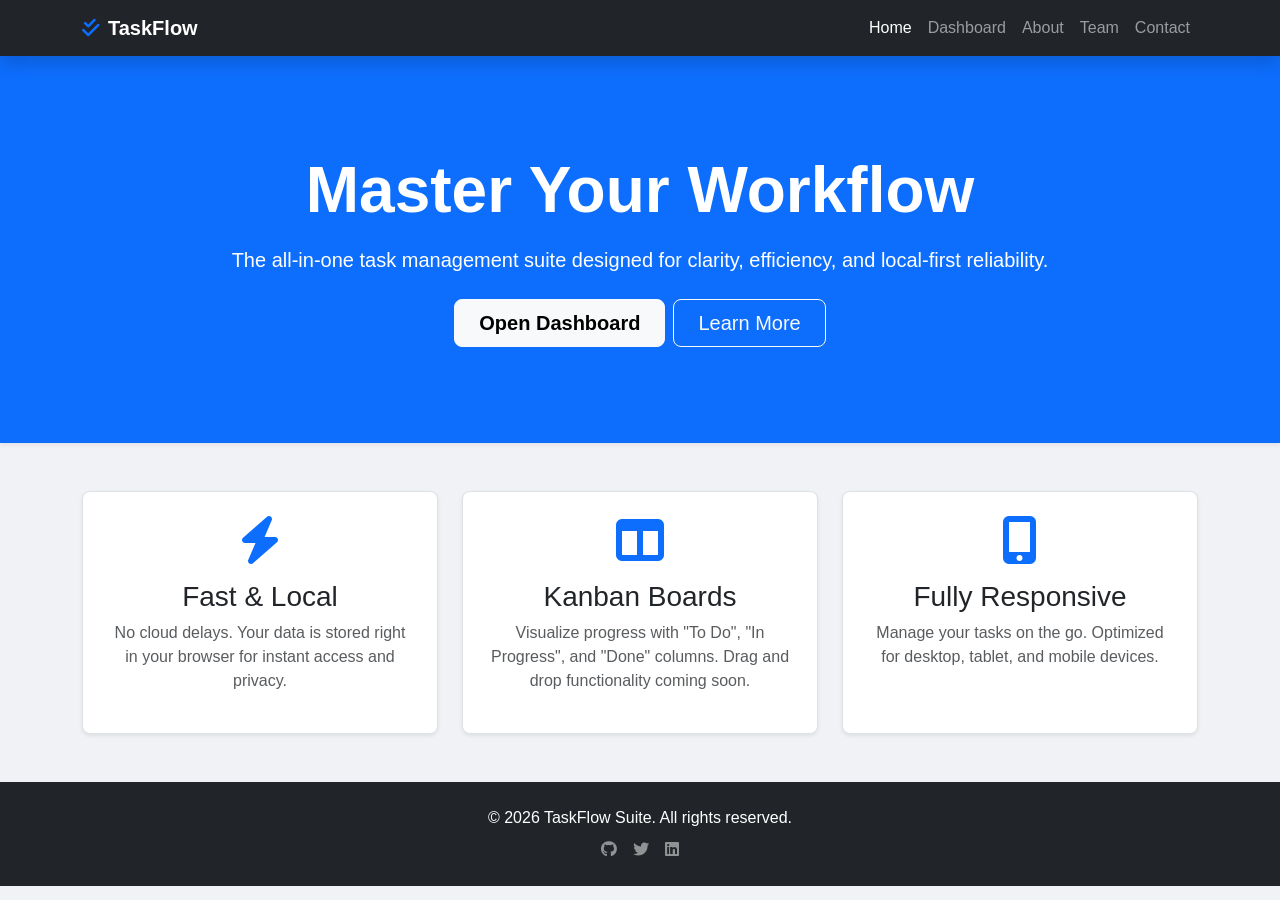
==== index.html @ d7a1dc45 "Implement shared Navbar & Footer components and restructure site" ====
<!DOCTYPE html>
<html lang="en">
<head>
    <meta charset="UTF-8">
    <meta name="viewport" content="width=device-width, initial-scale=1.0">
    <title>TaskFlow Suite - Streamline Your Productivity</title>
    <!-- Bootstrap 5 CSS -->
    <link href="https://cdn.jsdelivr.net/npm/bootstrap@5.3.0/dist/css/bootstrap.min.css" rel="stylesheet">
    <!-- Font Awesome for Icons -->
    <link rel="stylesheet" href="https://cdnjs.cloudflare.com/ajax/libs/font-awesome/6.4.0/css/all.min.css">
    <!-- Custom CSS -->
    <link rel="stylesheet" href="assets/css/style.css">
</head>
<body>
    <!-- Navigation Bar -->
    <nav class="navbar navbar-expand-lg navbar-dark bg-dark sticky-top shadow">
        <div class="container">
            <a class="navbar-brand fw-bold" href="index.html">
                <i class="fas fa-check-double me-2 text-primary"></i>TaskFlow
            </a>
            <button class="navbar-toggler" type="button" data-bs-toggle="collapse" data-bs-target="#navbarNav">
                <span class="navbar-toggler-icon"></span>
            </button>
            <div class="collapse navbar-collapse" id="navbarNav">
                <ul class="navbar-nav ms-auto">
                    <li class="nav-item"><a class="nav-link active" href="index.html">Home</a></li>
                    <li class="nav-item"><a class="nav-link" href="dashboard.html">Dashboard</a></li>
                    <li class="nav-item"><a class="nav-link" href="about.html">About</a></li>
                    <li class="nav-item"><a class="nav-link" href="team.html">Team</a></li>
                    <li class="nav-item"><a class="nav-link" href="contact.html">Contact</a></li>
                </ul>
            </div>
        </div>
    </nav>

    <!-- Hero Section -->
    <header class="bg-primary text-white py-5 text-center shadow-sm">
        <div class="container py-5">
            <h1 class="display-3 fw-bold mb-3">Master Your Workflow</h1>
            <p class="lead mb-4">The all-in-one task management suite designed for clarity, efficiency, and local-first reliability.</p>
            <div class="d-grid gap-2 d-sm-flex justify-content-sm-center">
                <a href="dashboard.html" class="btn btn-light btn-lg px-4 gap-3 fw-bold">Open Dashboard</a>
                <a href="about.html" class="btn btn-outline-light btn-lg px-4">Learn More</a>
            </div>
        </div>
    </header>

    <!-- Features Section -->
    <section class="py-5">
        <div class="container">
            <div class="row g-4 text-center">
                <div class="col-md-4">
                    <div class="p-4 border rounded-3 bg-white shadow-sm h-100">
                        <i class="fas fa-bolt fa-3x text-primary mb-3"></i>
                        <h3>Fast & Local</h3>
                        <p class="text-muted">No cloud delays. Your data is stored right in your browser for instant access and privacy.</p>
                    </div>
                </div>
                <div class="col-md-4">
                    <div class="p-4 border rounded-3 bg-white shadow-sm h-100">
                        <i class="fas fa-columns fa-3x text-primary mb-3"></i>
                        <h3>Kanban Boards</h3>
                        <p class="text-muted">Visualize progress with "To Do", "In Progress", and "Done" columns. Drag and drop functionality coming soon.</p>
                    </div>
                </div>
                <div class="col-md-4">
                    <div class="p-4 border rounded-3 bg-white shadow-sm h-100">
                        <i class="fas fa-mobile-alt fa-3x text-primary mb-3"></i>
                        <h3>Fully Responsive</h3>
                        <p class="text-muted">Manage your tasks on the go. Optimized for desktop, tablet, and mobile devices.</p>
                    </div>
                </div>
            </div>
        </div>
    </section>

    <!-- Footer -->
    <footer class="bg-dark text-white py-4 mt-auto">
        <div class="container text-center">
            <p class="mb-2">&copy; 2026 TaskFlow Suite. All rights reserved.</p>
            <div class="d-flex justify-content-center gap-3">
                <a href="#" class="text-white-50"><i class="fab fa-github"></i></a>
                <a href="#" class="text-white-50"><i class="fab fa-twitter"></i></a>
                <a href="#" class="text-white-50"><i class="fab fa-linkedin"></i></a>
            </div>
        </div>
    </footer>

    <!-- Bootstrap 5 Bundle with Popper -->
    <script src="https://cdn.jsdelivr.net/npm/bootstrap@5.3.0/dist/js/bootstrap.bundle.min.js"></script>
</body>
</html>
---- assets/css/style.css ----
/* Custom styles for the Task Management Dashboard */

:root {
    --todo-color: #6c757d;
    --inprogress-color: #0d6efd;
    --done-color: #198754;
}

body {
    background-color: #f0f2f5;
    font-family: 'Segoe UI', Tahoma, Geneva, Verdana, sans-serif;
}

.task-column {
    transition: all 0.3s ease;
    border: 2px dashed transparent;
}

.task-card {
    transition: transform 0.2s ease, box-shadow 0.2s ease;
    cursor: grab;
}

.task-card:hover {
    transform: translateY(-2px);
    box-shadow: 0 4px 8px rgba(0,0,0,0.1);
}

.priority-high { border-left: 5px solid #dc3545; }
.priority-medium { border-left: 5px solid #ffc107; }
.priority-low { border-left: 5px solid #0dcaf0; }
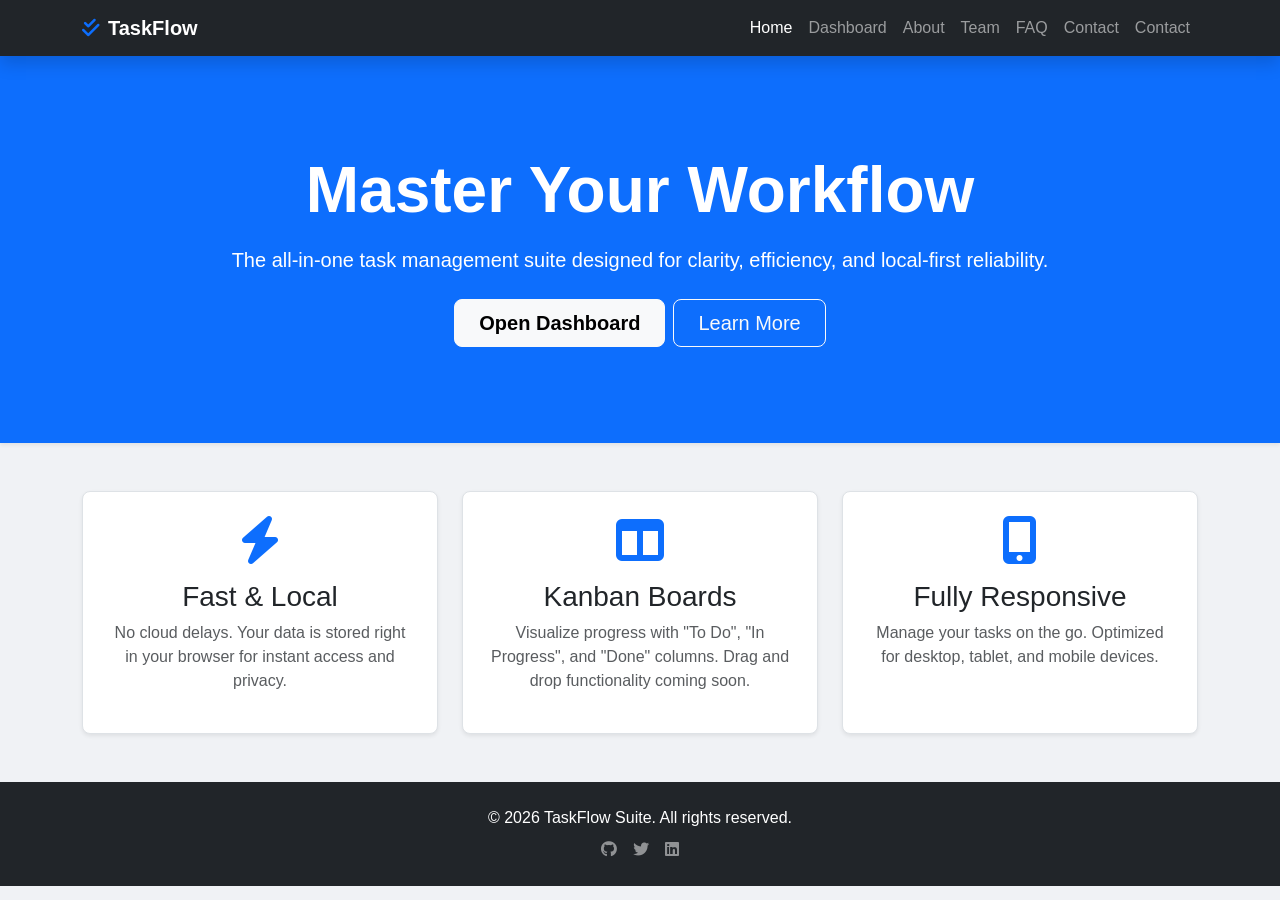
==== commit 5f8c7ee6: "Finalize Milestone 1: Synchronize navbar and refine inter-page linking" ====
--- a/index.html
+++ b/index.html
@@ -27,6 +27,8 @@
                     <li class="nav-item"><a class="nav-link" href="dashboard.html">Dashboard</a></li>
                     <li class="nav-item"><a class="nav-link" href="about.html">About</a></li>
                     <li class="nav-item"><a class="nav-link" href="team.html">Team</a></li>
+                    <li class="nav-item"><a class="nav-link" href="faq.html">FAQ</a></li>
+                    <li class="nav-item"><a class="nav-link" href="contact.html">Contact</a></li>
                     <li class="nav-item"><a class="nav-link" href="contact.html">Contact</a></li>
                 </ul>
             </div>
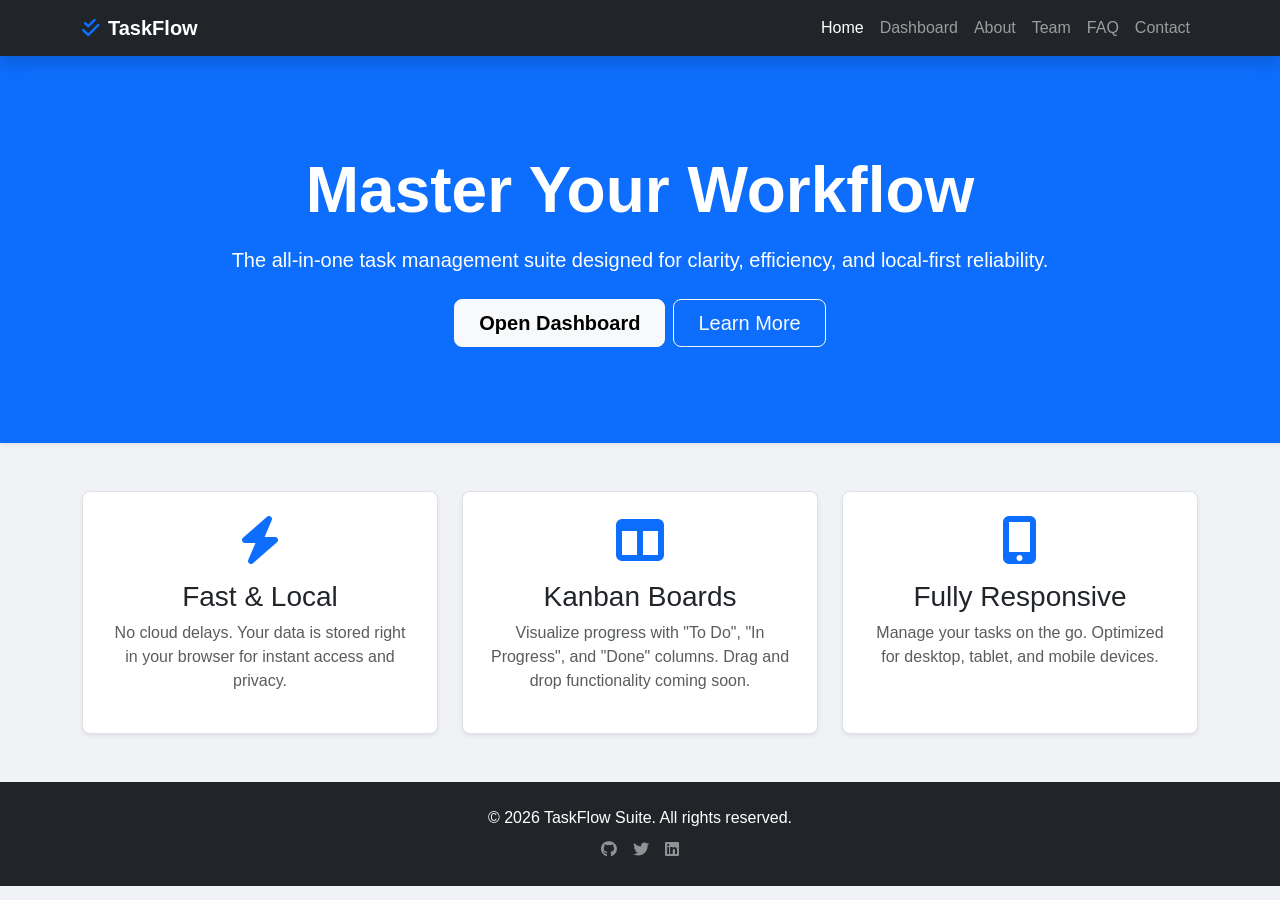
==== commit c114f9a2: "Create Task Archive page" ====
--- a/index.html
+++ b/index.html
@@ -28,7 +28,6 @@
                     <li class="nav-item"><a class="nav-link" href="about.html">About</a></li>
                     <li class="nav-item"><a class="nav-link" href="team.html">Team</a></li>
                     <li class="nav-item"><a class="nav-link" href="faq.html">FAQ</a></li>
-                    <li class="nav-item"><a class="nav-link" href="contact.html">Contact</a></li>
                     <li class="nav-item"><a class="nav-link" href="contact.html">Contact</a></li>
                 </ul>
             </div>
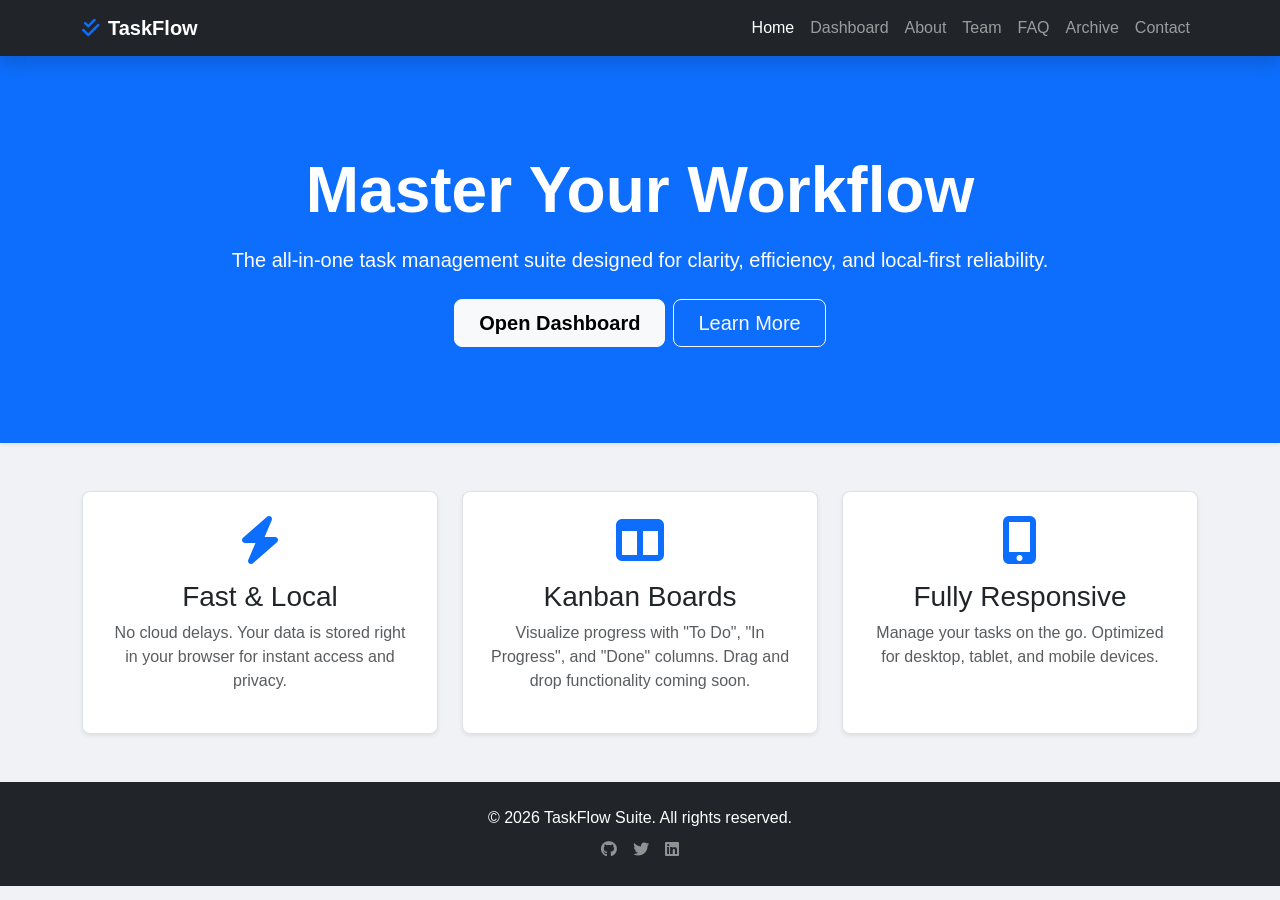
==== commit f880e15a: "Synchronize navbar navigation bars to include Archive page link" ====
--- a/index.html
+++ b/index.html
@@ -28,6 +28,7 @@
                     <li class="nav-item"><a class="nav-link" href="about.html">About</a></li>
                     <li class="nav-item"><a class="nav-link" href="team.html">Team</a></li>
                     <li class="nav-item"><a class="nav-link" href="faq.html">FAQ</a></li>
+                    <li class="nav-item"><a class="nav-link" href="archive.html">Archive</a></li>
                     <li class="nav-item"><a class="nav-link" href="contact.html">Contact</a></li>
                 </ul>
             </div>
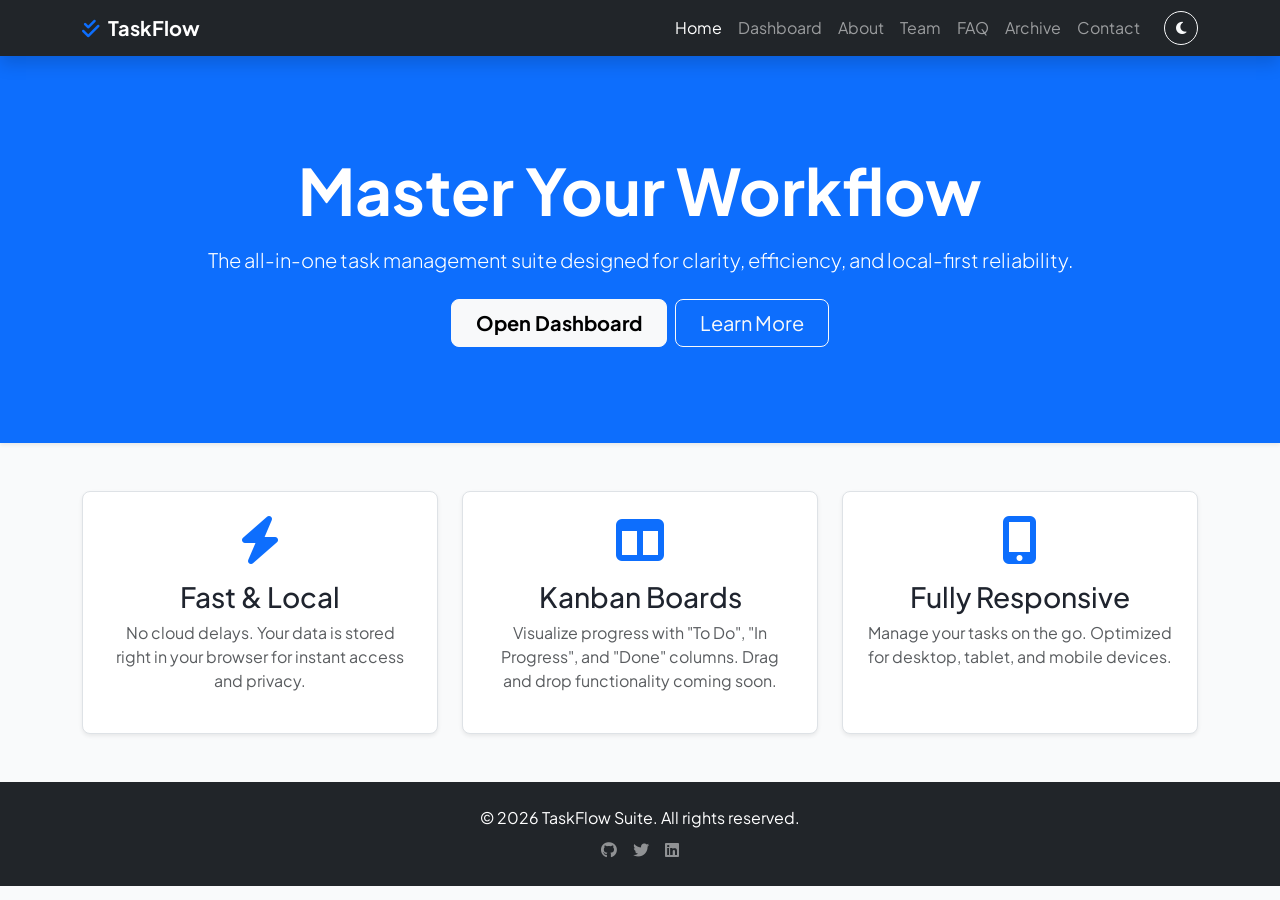
==== commit 736969d2: "feat(home): style homepage and add theme toggle" ====
--- a/index.html
+++ b/index.html
@@ -3,7 +3,10 @@
 <head>
     <meta charset="UTF-8">
     <meta name="viewport" content="width=device-width, initial-scale=1.0">
+    <meta name="description" content="TaskFlow Suite - A premium, local-first task management application built with HTML5, CSS3, JavaScript, and Bootstrap 5.">
     <title>TaskFlow Suite - Streamline Your Productivity</title>
+    <!-- Theme Switcher Script (Loads first to prevent white flash) -->
+    <script src="assets/js/theme.js"></script>
     <!-- Bootstrap 5 CSS -->
     <link href="https://cdn.jsdelivr.net/npm/bootstrap@5.3.0/dist/css/bootstrap.min.css" rel="stylesheet">
     <!-- Font Awesome for Icons -->
@@ -22,7 +25,7 @@
                 <span class="navbar-toggler-icon"></span>
             </button>
             <div class="collapse navbar-collapse" id="navbarNav">
-                <ul class="navbar-nav ms-auto">
+                <ul class="navbar-nav ms-auto align-items-center">
                     <li class="nav-item"><a class="nav-link active" href="index.html">Home</a></li>
                     <li class="nav-item"><a class="nav-link" href="dashboard.html">Dashboard</a></li>
                     <li class="nav-item"><a class="nav-link" href="about.html">About</a></li>
@@ -30,6 +33,11 @@
                     <li class="nav-item"><a class="nav-link" href="faq.html">FAQ</a></li>
                     <li class="nav-item"><a class="nav-link" href="archive.html">Archive</a></li>
                     <li class="nav-item"><a class="nav-link" href="contact.html">Contact</a></li>
+                    <li class="nav-item ms-lg-3">
+                        <button class="btn btn-outline-light btn-sm rounded-circle p-0 d-flex align-items-center justify-content-center" id="themeToggle" aria-label="Toggle Dark Mode" style="width: 34px; height: 34px;">
+                            <i class="fas fa-moon"></i>
+                        </button>
+                    </li>
                 </ul>
             </div>
         </div>
@@ -90,5 +98,7 @@
 
     <!-- Bootstrap 5 Bundle with Popper -->
     <script src="https://cdn.jsdelivr.net/npm/bootstrap@5.3.0/dist/js/bootstrap.bundle.min.js"></script>
+    <!-- Custom JS -->
+    <script src="assets/js/app.js"></script>
 </body>
 </html>
--- a/assets/css/style.css
+++ b/assets/css/style.css
@@ -1,31 +1,121 @@
-/* Custom styles for the Task Management Dashboard */
+@import url('https://fonts.googleapis.com/css2?family=Plus+Jakarta+Sans:wght@300;400;500;600;700;800&display=swap');
 
+/* Unified Color Palette & Variables */
 :root {
-    --todo-color: #6c757d;
-    --inprogress-color: #0d6efd;
-    --done-color: #198754;
+    --font-primary: 'Plus Jakarta Sans', sans-serif;
+    
+    /* Light Theme (Default) */
+    --bg-primary: hsl(210, 20%, 98%);
+    --bg-card: hsl(0, 0%, 100%);
+    --bg-navbar: hsl(220, 30%, 10%);
+    --text-primary: hsl(220, 20%, 15%);
+    --text-secondary: hsl(220, 10%, 45%);
+    --border-color: hsl(220, 15%, 90%);
+    
+    /* Brand Colors */
+    --color-primary: hsl(250, 85%, 55%);
+    --color-primary-rgb: 99, 102, 241;
+    --color-primary-hover: hsl(250, 85%, 45%);
+    --color-success: hsl(142, 70%, 45%);
+    --color-danger: hsl(0, 84%, 60%);
+    --color-warning: hsl(38, 92%, 50%);
+    --color-info: hsl(195, 85%, 60%);
+    
+    /* Kanban Custom Colors (Light Mode) */
+    --bg-todo-col: hsl(210, 16%, 93%);
+    --bg-inprogress-col: hsl(210, 40%, 95%);
+    --bg-done-col: hsl(140, 30%, 95%);
+    
+    /* Transitions & Shadows */
+    --transition-smooth: all 0.3s cubic-bezier(0.4, 0, 0.2, 1);
+    --shadow-sm: 0 2px 4px rgba(0, 0, 0, 0.04);
+    --shadow-md: 0 4px 12px rgba(0, 0, 0, 0.05);
+    --shadow-lg: 0 10px 25px rgba(0, 0, 0, 0.08);
 }
 
-body {
-    background-color: #f0f2f5;
-    font-family: 'Segoe UI', Tahoma, Geneva, Verdana, sans-serif;
+/* Dark Theme Variables */
+[data-theme="dark"] {
+    --bg-primary: hsl(222, 25%, 10%);
+    --bg-card: hsl(222, 20%, 15%);
+    --bg-navbar: hsl(222, 30%, 8%);
+    --text-primary: hsl(210, 20%, 98%);
+    --text-secondary: hsl(218, 11%, 65%);
+    --border-color: hsl(222, 15%, 22%);
+    
+    /* Vibrant Brand Colors for Dark Mode */
+    --color-primary: hsl(250, 90%, 65%);
+    --color-primary-hover: hsl(250, 90%, 75%);
+    --color-success: hsl(142, 75%, 55%);
+    --color-danger: hsl(0, 90%, 65%);
+    --color-warning: hsl(38, 95%, 55%);
+    --color-info: hsl(195, 90%, 65%);
+    
+    /* Kanban Custom Colors (Dark Mode) */
+    --bg-todo-col: hsl(222, 15%, 13%);
+    --bg-inprogress-col: hsl(222, 20%, 14%);
+    --bg-done-col: hsl(140, 15%, 12%);
+    
+    --shadow-sm: 0 2px 4px rgba(0, 0, 0, 0.2);
+    --shadow-md: 0 4px 12px rgba(0, 0, 0, 0.3);
+    --shadow-lg: 0 10px 25px rgba(0, 0, 0, 0.4);
 }
 
-.task-column {
-    transition: all 0.3s ease;
-    border: 2px dashed transparent;
+/* Base Body Styles */
+body {
+    background-color: var(--bg-primary);
+    color: var(--text-primary);
+    font-family: var(--font-primary);
+    transition: var(--transition-smooth);
+    min-height: 100vh;
 }
 
-.task-card {
-    transition: transform 0.2s ease, box-shadow 0.2s ease;
-    cursor: grab;
+/* Custom Scrollbars */
+::-webkit-scrollbar {
+    width: 8px;
+    height: 8px;
+}
+::-webkit-scrollbar-track {
+    background: var(--bg-primary);
+}
+::-webkit-scrollbar-thumb {
+    background: var(--border-color);
+    border-radius: 4px;
+}
+::-webkit-scrollbar-thumb:hover {
+    background: var(--text-secondary);
 }
 
-.task-card:hover {
-    transform: translateY(-2px);
-    box-shadow: 0 4px 8px rgba(0,0,0,0.1);
+/* Card Visual Improvements */
+.card {
+    background-color: var(--bg-card);
+    border: 1px solid var(--border-color);
+    box-shadow: var(--shadow-sm);
+    transition: var(--transition-smooth);
+}
+.card:hover {
+    box-shadow: var(--shadow-md);
 }
 
-.priority-high { border-left: 5px solid #dc3545; }
-.priority-medium { border-left: 5px solid #ffc107; }
-.priority-low { border-left: 5px solid #0dcaf0; }
+/* Task Priority Indicators */
+.priority-high { border-left: 5px solid var(--color-danger) !important; }
+.priority-medium { border-left: 5px solid var(--color-warning) !important; }
+.priority-low { border-left: 5px solid var(--color-info) !important; }
+
+/* Custom Button Overrides */
+.btn-primary {
+    background-color: var(--color-primary) !important;
+    border-color: var(--color-primary) !important;
+    font-family: var(--font-primary);
+    font-weight: 600;
+    transition: var(--transition-smooth);
+}
+.btn-primary:hover, .btn-primary:focus {
+    background-color: var(--color-primary-hover) !important;
+    border-color: var(--color-primary-hover) !important;
+}
+
+/* CSS Transition helper */
+.theme-transition {
+    transition: var(--transition-smooth) !important;
+}
+
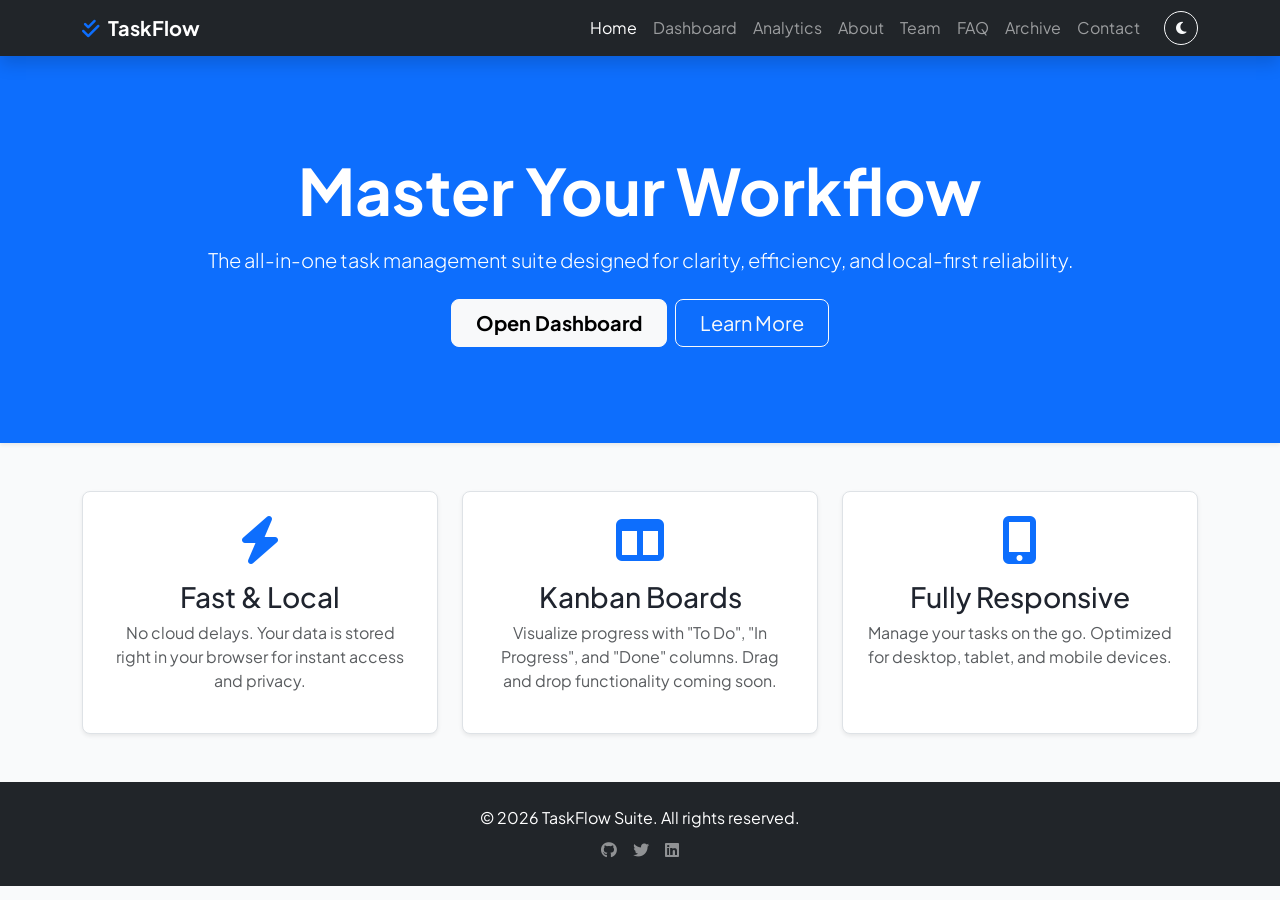
==== commit 91b4dcf7: "Create analytics page and update navigation bars in all pages" ====
--- a/index.html
+++ b/index.html
@@ -28,6 +28,7 @@
                 <ul class="navbar-nav ms-auto align-items-center">
                     <li class="nav-item"><a class="nav-link active" href="index.html">Home</a></li>
                     <li class="nav-item"><a class="nav-link" href="dashboard.html">Dashboard</a></li>
+                    <li class="nav-item"><a class="nav-link" href="analytics.html">Analytics</a></li>
                     <li class="nav-item"><a class="nav-link" href="about.html">About</a></li>
                     <li class="nav-item"><a class="nav-link" href="team.html">Team</a></li>
                     <li class="nav-item"><a class="nav-link" href="faq.html">FAQ</a></li>
--- a/assets/css/style.css
+++ b/assets/css/style.css
@@ -119,3 +119,132 @@
     transition: var(--transition-smooth) !important;
 }
 
+/* Kanban Dashboard Layout & Columns */
+.task-column {
+    min-height: 450px;
+    border-radius: 12px;
+    padding: 20px;
+    background-color: var(--bg-card);
+    border: 1px solid var(--border-color) !important;
+    transition: var(--transition-smooth);
+}
+
+#todoList, #inProgressList, #doneList {
+    min-height: 350px;
+}
+
+.task-card {
+    margin-bottom: 15px;
+    border-radius: 8px;
+    border: 1px solid var(--border-color);
+    background-color: var(--bg-card);
+    padding: 16px;
+    box-shadow: var(--shadow-sm);
+    transition: var(--transition-smooth);
+    cursor: grab;
+}
+
+.task-card:hover {
+    transform: translateY(-2px);
+    box-shadow: var(--shadow-md);
+}
+
+.task-card:active {
+    cursor: grabbing;
+}
+
+/* Global Dark Mode Overrides for Bootstrap Utilities */
+[data-theme="dark"] .bg-white {
+    background-color: var(--bg-card) !important;
+}
+
+[data-theme="dark"] .bg-light {
+    background-color: hsl(222, 15%, 12%) !important;
+}
+
+[data-theme="dark"] .bg-primary {
+    background: linear-gradient(135deg, hsl(250, 45%, 20%) 0%, hsl(222, 25%, 12%) 100%) !important;
+}
+
+[data-theme="dark"] .text-muted {
+    color: var(--text-secondary) !important;
+}
+
+[data-theme="dark"] .text-dark {
+    color: var(--text-primary) !important;
+}
+
+[data-theme="dark"] .border,
+[data-theme="dark"] .border-bottom,
+[data-theme="dark"] .border-top,
+[data-theme="dark"] .border-start,
+[data-theme="dark"] .border-end {
+    border-color: var(--border-color) !important;
+}
+
+/* Dark Mode Form Element Styling */
+[data-theme="dark"] .form-control,
+[data-theme="dark"] .form-select {
+    background-color: hsl(222, 18%, 18%);
+    border-color: var(--border-color);
+    color: var(--text-primary);
+}
+
+[data-theme="dark"] .form-control::placeholder {
+    color: var(--text-secondary);
+    opacity: 0.6;
+}
+
+[data-theme="dark"] .form-control:focus,
+[data-theme="dark"] .form-select:focus {
+    background-color: hsl(222, 18%, 20%);
+    border-color: var(--color-primary);
+    color: var(--text-primary);
+    box-shadow: 0 0 0 0.25rem rgba(99, 102, 241, 0.25);
+}
+
+/* Dark Mode Table Overrides */
+[data-theme="dark"] .table {
+    color: var(--text-primary) !important;
+    border-color: var(--border-color) !important;
+}
+
+[data-theme="dark"] .table-light {
+    background-color: hsl(222, 15%, 12%) !important;
+    color: var(--text-primary) !important;
+}
+
+[data-theme="dark"] .table th,
+[data-theme="dark"] .table td {
+    border-color: var(--border-color) !important;
+    background-color: transparent !important;
+}
+
+[data-theme="dark"] .table-hover tbody tr:hover {
+    background-color: hsl(222, 15%, 18%) !important;
+    color: var(--text-primary) !important;
+}
+
+/* Dark Mode Accordion Overrides */
+[data-theme="dark"] .accordion-item {
+    background-color: var(--bg-card) !important;
+    border-color: var(--border-color) !important;
+}
+
+[data-theme="dark"] .accordion-button {
+    background-color: var(--bg-card) !important;
+    color: var(--text-primary) !important;
+}
+
+[data-theme="dark"] .accordion-button:not(.collapsed) {
+    background-color: hsl(250, 40%, 20%) !important;
+    color: var(--color-primary) !important;
+    box-shadow: inset 0 -1px 0 var(--border-color) !important;
+}
+
+[data-theme="dark"] .accordion-button::after {
+    filter: invert(1) grayscale(1) brightness(2);
+}
+
+
+
